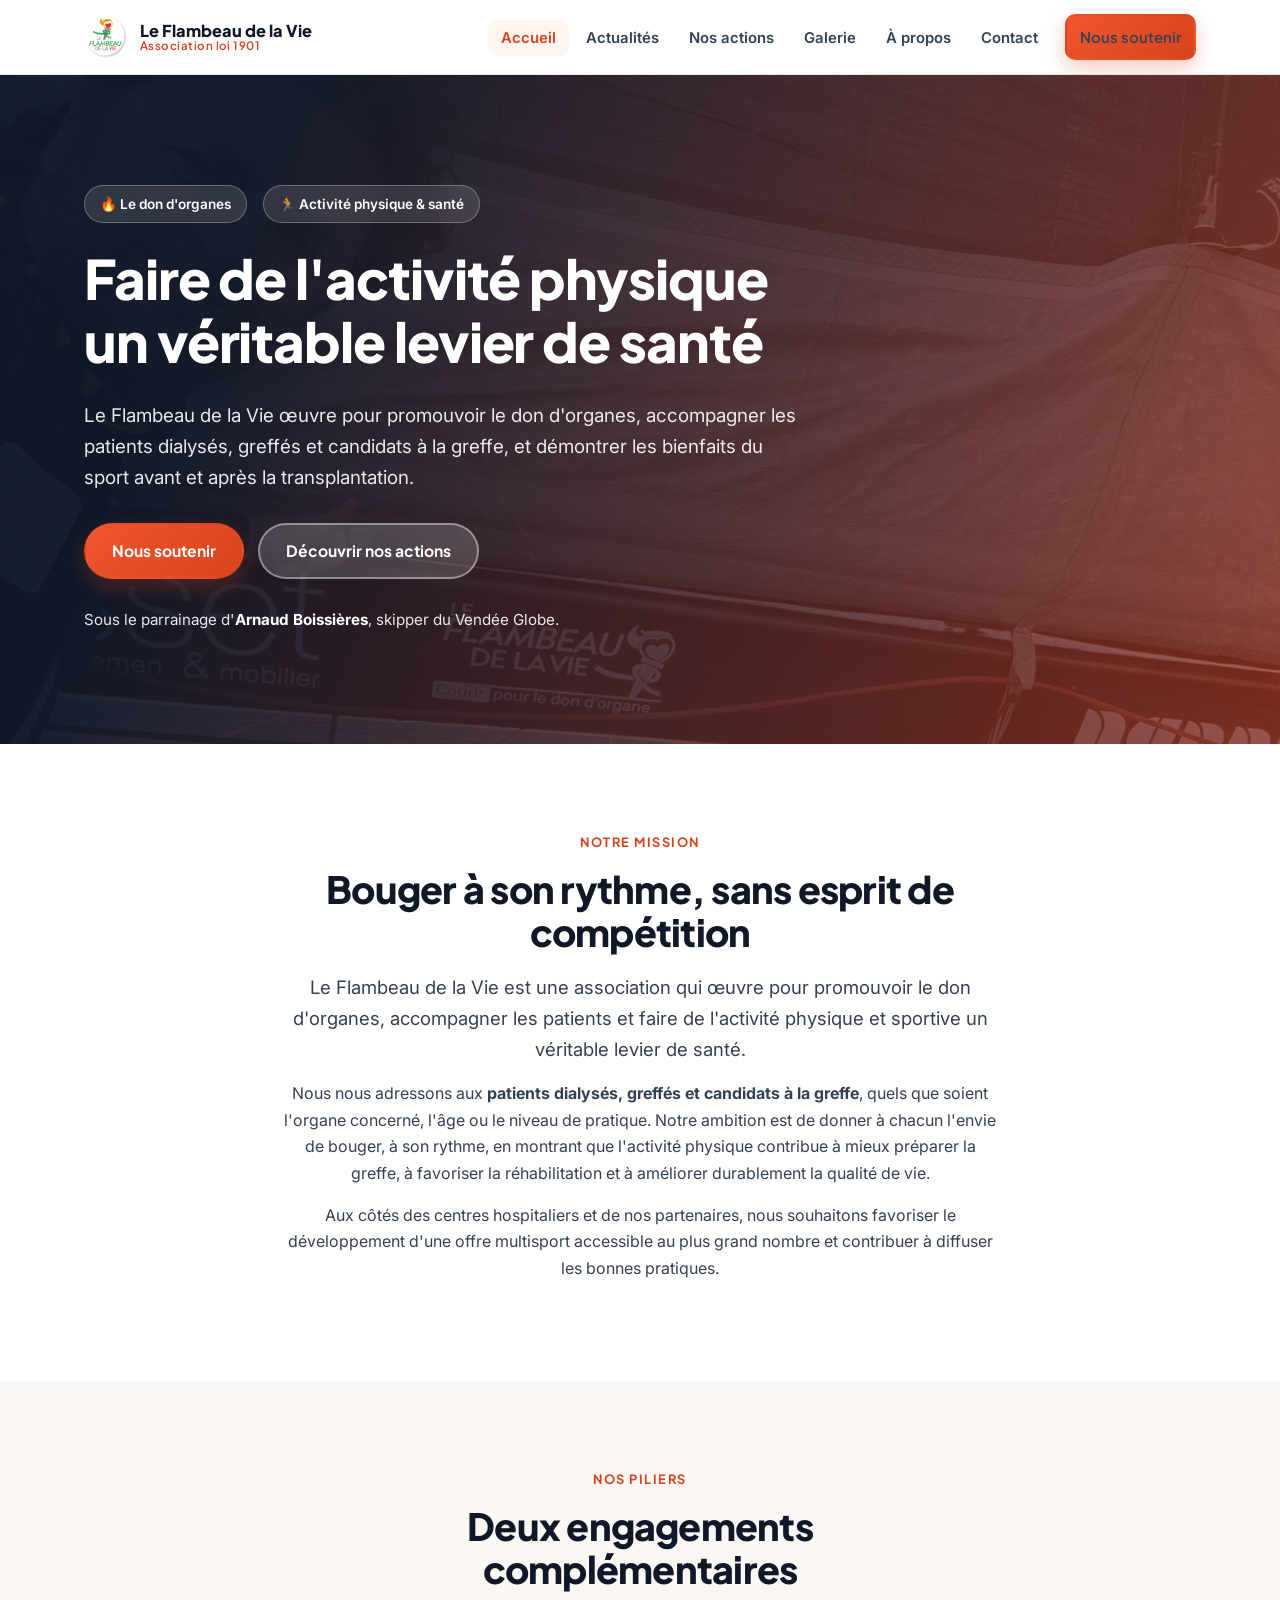
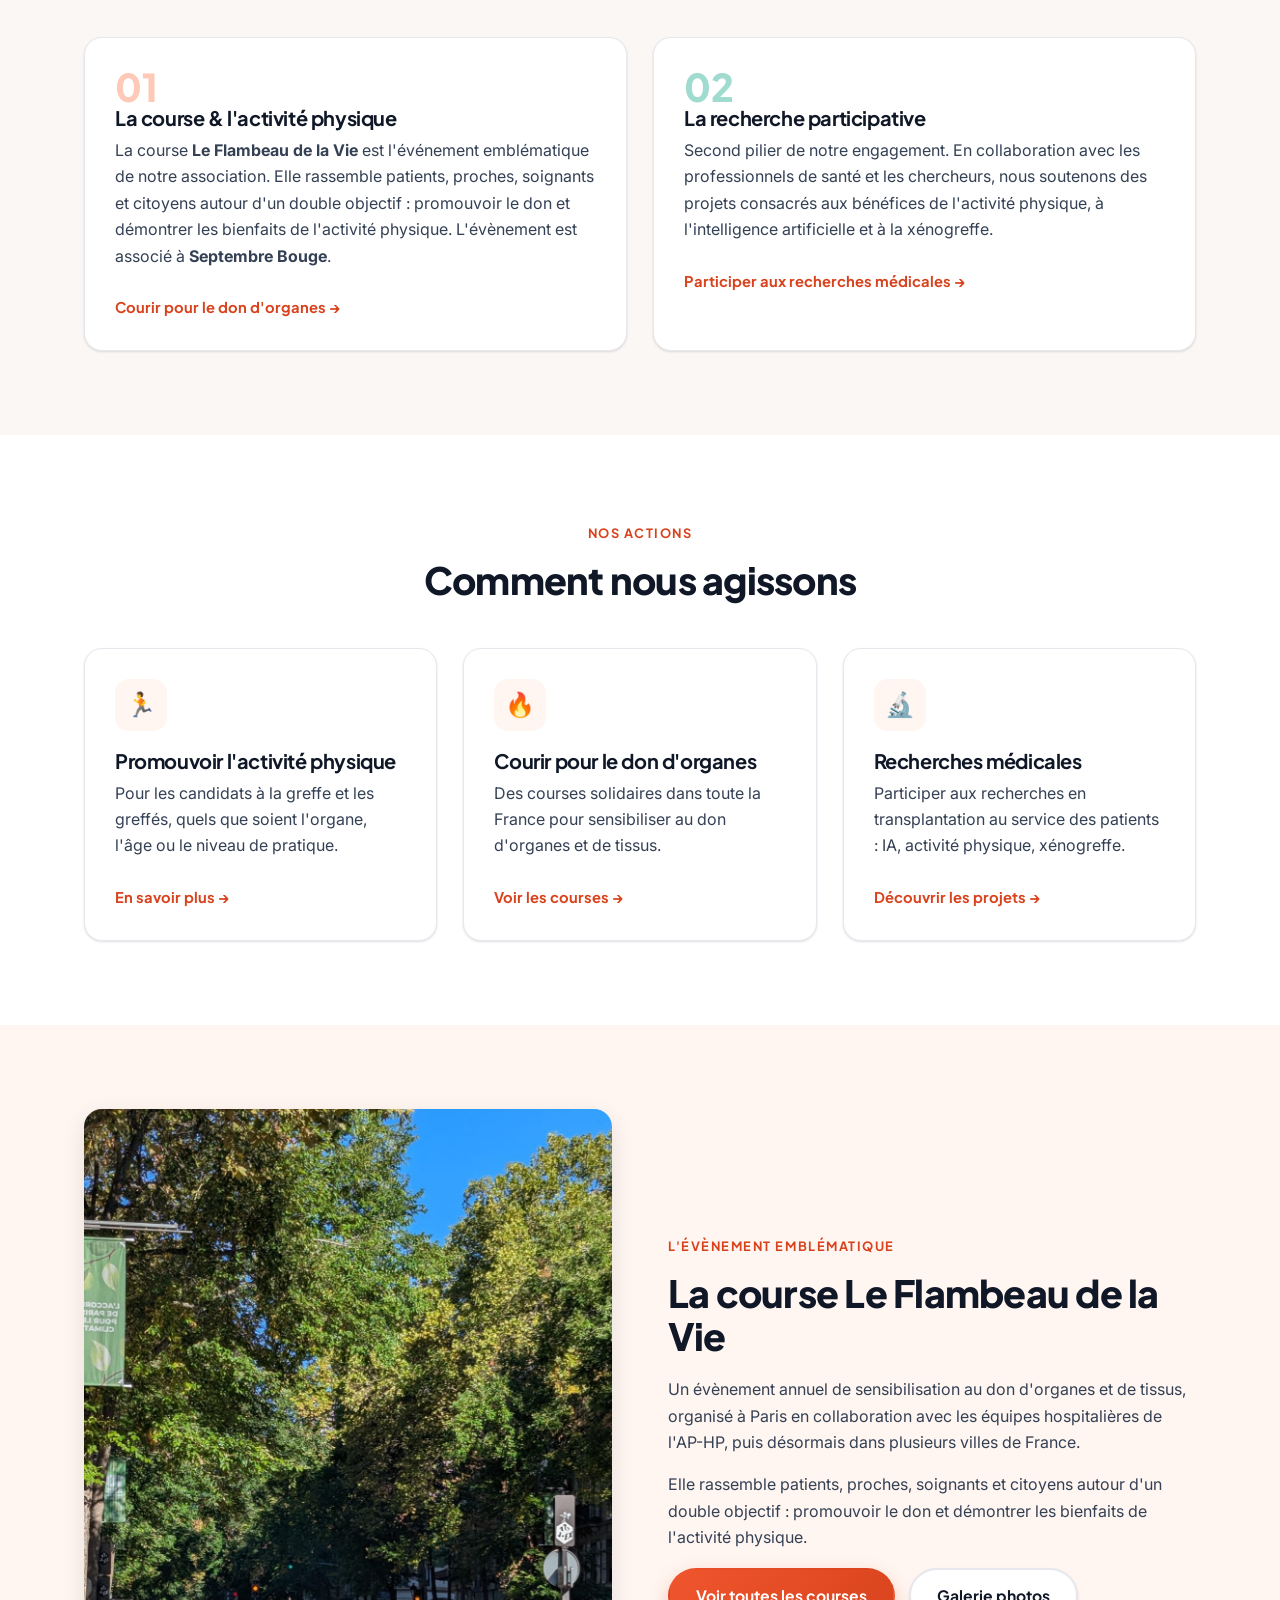
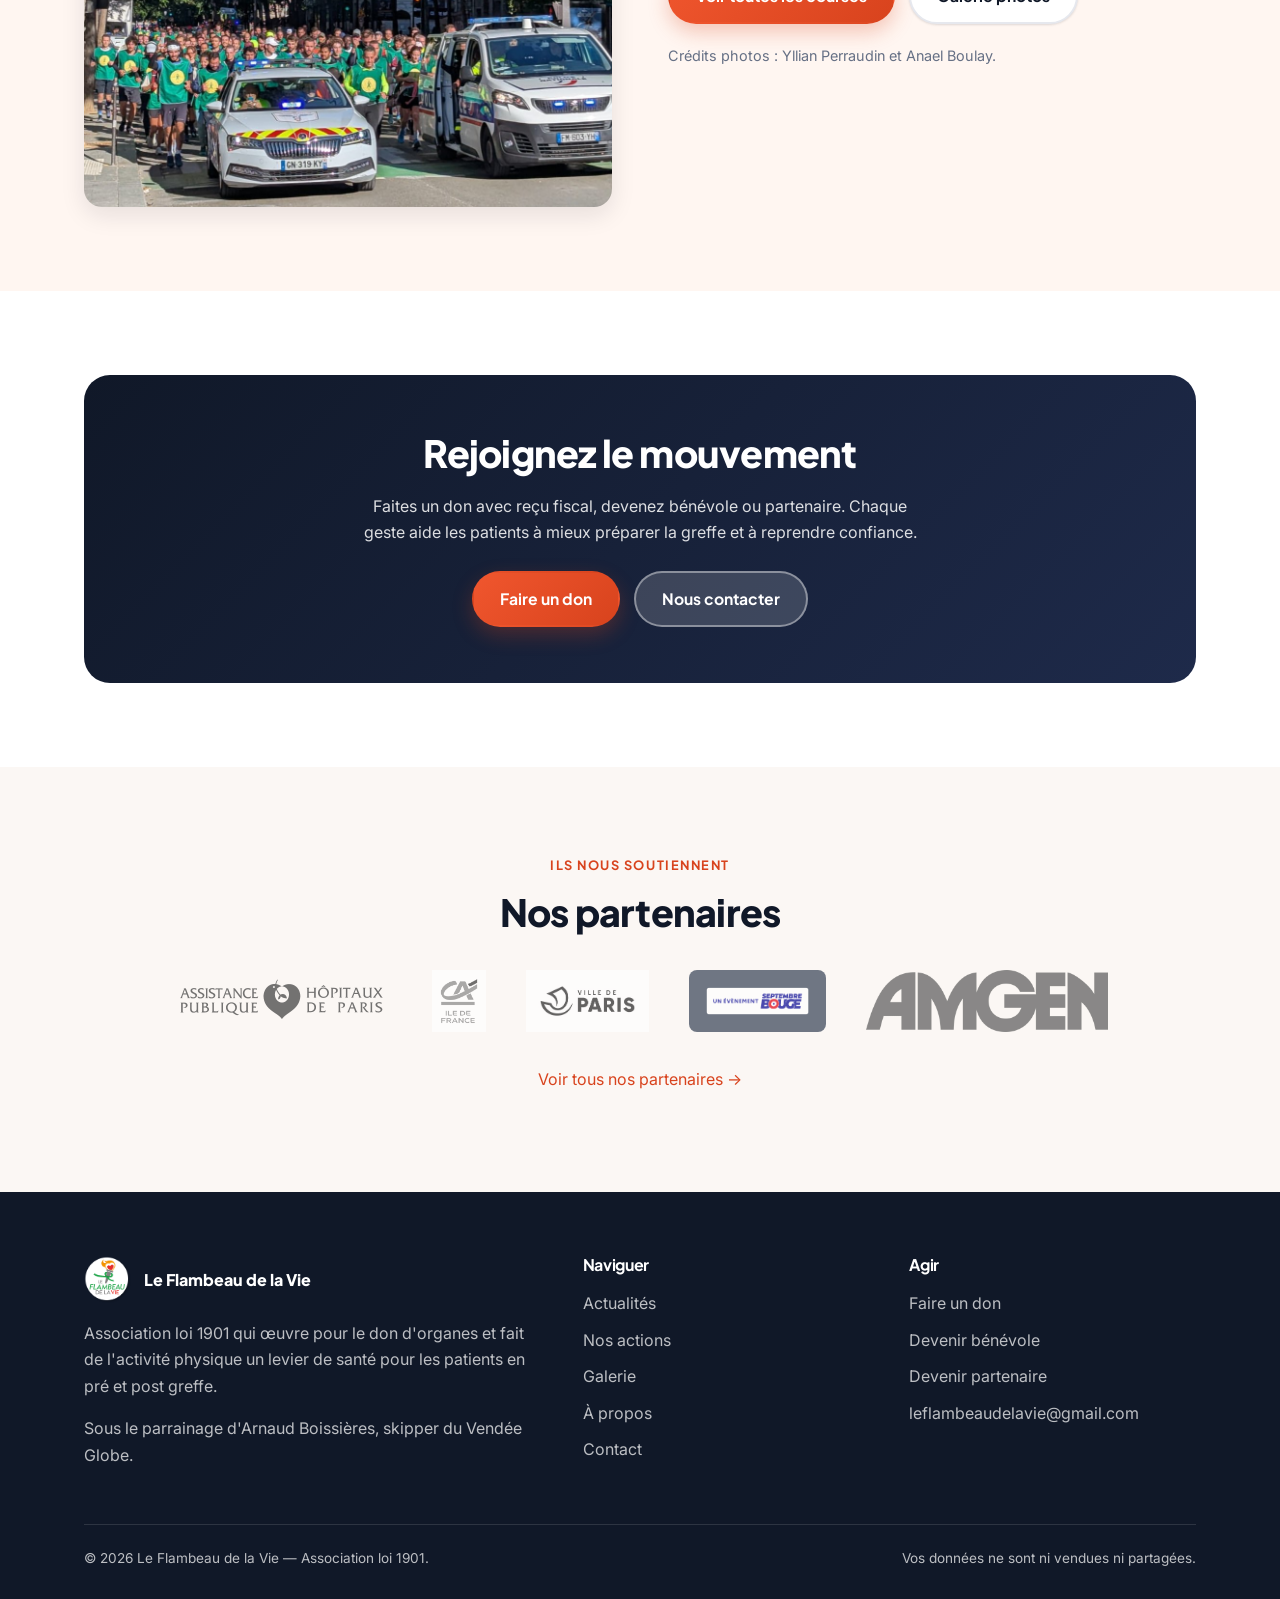
==== index.html @ 1d59822c "Build modern static site for Le Flambeau de la Vie Rebuild leflambeaudelavie.fr as a responsive mult" ====
<!DOCTYPE html>
<html lang="fr">
<head>
<meta charset="UTF-8">
<meta name="viewport" content="width=device-width, initial-scale=1.0">
<title>Le Flambeau de la Vie — Le don d'organes et l'activité physique comme levier de santé</title>
<meta name="description" content="Association loi 1901 qui œuvre pour promouvoir le don d'organes, accompagner les patients dialysés, greffés et candidats à la greffe, et faire de l'activité physique un véritable levier de santé.">
<link rel="preconnect" href="https://fonts.googleapis.com">
<link rel="preconnect" href="https://fonts.gstatic.com" crossorigin>
<link href="https://fonts.googleapis.com/css2?family=Inter:wght@400;500;600;700&family=Plus+Jakarta+Sans:wght@600;700;800&display=swap" rel="stylesheet">
<link rel="stylesheet" href="assets/css/style.css">
<link rel="icon" href="assets/images/logo_Le_flambeau_de_la_vie_cercle.png">
</head>
<body>

<header class="site-header">
  <nav class="nav container">
    <a class="brand" href="index.html">
      <img src="assets/images/logo_Le_flambeau_de_la_vie_cercle.png" alt="Logo Le Flambeau de la Vie">
      <span>Le Flambeau de la Vie<small>Association loi 1901</small></span>
    </a>
    <button class="nav-toggle" aria-label="Menu"><span></span><span></span><span></span></button>
    <ul class="nav-links">
      <li><a href="index.html" class="active">Accueil</a></li>
      <li><a href="actualites.html">Actualités</a></li>
      <li><a href="actions.html">Nos actions</a></li>
      <li><a href="galerie.html">Galerie</a></li>
      <li><a href="a-propos.html">À propos</a></li>
      <li><a href="contact.html">Contact</a></li>
      <li class="nav-cta"><a class="btn btn--primary" href="nous-soutenir.html">Nous soutenir</a></li>
    </ul>
  </nav>
</header>

<!-- HERO -->
<section class="hero">
  <div class="hero__bg"><img src="assets/images/En_mer_Vende_Arctique_avec_logo.jpg" alt="En mer, Vendée Arctique"></div>
  <div class="hero__overlay"></div>
  <div class="container">
    <div class="hero__inner">
      <div class="badge-row">
        <span class="pill">🔥 Le don d'organes</span>
        <span class="pill">🏃 Activité physique &amp; santé</span>
      </div>
      <h1>Faire de l'activité physique un véritable levier de santé</h1>
      <p>Le Flambeau de la Vie œuvre pour promouvoir le don d'organes, accompagner les patients dialysés, greffés et candidats à la greffe, et démontrer les bienfaits du sport avant et après la transplantation.</p>
      <div class="hero__actions">
        <a class="btn btn--primary" href="nous-soutenir.html">Nous soutenir</a>
        <a class="btn btn--light" href="actions.html">Découvrir nos actions</a>
      </div>
      <p style="margin-top:28px;font-size:.95rem;">Sous le parrainage d'<strong style="color:#fff;">Arnaud Boissières</strong>, skipper du Vendée Globe.</p>
    </div>
  </div>
</section>

<!-- MISSION -->
<section class="section">
  <div class="container narrow center reveal">
    <span class="eyebrow">Notre mission</span>
    <h2>Bouger à son rythme, sans esprit de compétition</h2>
    <p class="lead">Le Flambeau de la Vie est une association qui œuvre pour promouvoir le don d'organes, accompagner les patients et faire de l'activité physique et sportive un véritable levier de santé.</p>
    <p>Nous nous adressons aux <strong>patients dialysés, greffés et candidats à la greffe</strong>, quels que soient l'organe concerné, l'âge ou le niveau de pratique. Notre ambition est de donner à chacun l'envie de bouger, à son rythme, en montrant que l'activité physique contribue à mieux préparer la greffe, à favoriser la réhabilitation et à améliorer durablement la qualité de vie.</p>
    <p>Aux côtés des centres hospitaliers et de nos partenaires, nous souhaitons favoriser le développement d'une offre multisport accessible au plus grand nombre et contribuer à diffuser les bonnes pratiques.</p>
  </div>
</section>

<!-- PILLARS -->
<section class="section section--soft">
  <div class="container">
    <div class="center reveal" style="max-width:640px;margin:0 auto 46px;">
      <span class="eyebrow">Nos piliers</span>
      <h2>Deux engagements complémentaires</h2>
    </div>
    <div class="grid grid-2 reveal">
      <article class="card">
        <div class="num" style="font-family:var(--display);font-weight:800;font-size:2.4rem;color:var(--flame-400);opacity:.4;line-height:1;">01</div>
        <h3>La course &amp; l'activité physique</h3>
        <p>La course <strong>Le Flambeau de la Vie</strong> est l'événement emblématique de notre association. Elle rassemble patients, proches, soignants et citoyens autour d'un double objectif : promouvoir le don et démontrer les bienfaits de l'activité physique. L'évènement est associé à <strong>Septembre Bouge</strong>.</p>
        <a class="more" href="courir.html">Courir pour le don d'organes →</a>
      </article>
      <article class="card card--teal">
        <div class="num" style="font-family:var(--display);font-weight:800;font-size:2.4rem;color:var(--teal-500);opacity:.4;line-height:1;">02</div>
        <h3>La recherche participative</h3>
        <p>Second pilier de notre engagement. En collaboration avec les professionnels de santé et les chercheurs, nous soutenons des projets consacrés aux bénéfices de l'activité physique, à l'intelligence artificielle et à la xénogreffe.</p>
        <a class="more" href="recherche.html">Participer aux recherches médicales →</a>
      </article>
    </div>
  </div>
</section>

<!-- ACTIONS -->
<section class="section">
  <div class="container">
    <div class="center reveal" style="max-width:640px;margin:0 auto 46px;">
      <span class="eyebrow">Nos actions</span>
      <h2>Comment nous agissons</h2>
    </div>
    <div class="grid grid-3 reveal">
      <article class="card">
        <div class="icon">🏃</div>
        <h3>Promouvoir l'activité physique</h3>
        <p>Pour les candidats à la greffe et les greffés, quels que soient l'organe, l'âge ou le niveau de pratique.</p>
        <a class="more" href="activite-physique.html">En savoir plus →</a>
      </article>
      <article class="card">
        <div class="icon">🔥</div>
        <h3>Courir pour le don d'organes</h3>
        <p>Des courses solidaires dans toute la France pour sensibiliser au don d'organes et de tissus.</p>
        <a class="more" href="courir.html">Voir les courses →</a>
      </article>
      <article class="card">
        <div class="icon">🔬</div>
        <h3>Recherches médicales</h3>
        <p>Participer aux recherches en transplantation au service des patients : IA, activité physique, xénogreffe.</p>
        <a class="more" href="recherche.html">Découvrir les projets →</a>
      </article>
    </div>
  </div>
</section>

<!-- EVENT HIGHLIGHT -->
<section class="section section--warm">
  <div class="container split reveal">
    <div class="split__media"><img src="assets/images/Dans_la_rue.jpg" alt="La course Le Flambeau de la Vie dans la rue"></div>
    <div>
      <span class="eyebrow">L'évènement emblématique</span>
      <h2>La course Le Flambeau de la Vie</h2>
      <p>Un évènement annuel de sensibilisation au don d'organes et de tissus, organisé à Paris en collaboration avec les équipes hospitalières de l'AP-HP, puis désormais dans plusieurs villes de France.</p>
      <p>Elle rassemble patients, proches, soignants et citoyens autour d'un double objectif : promouvoir le don et démontrer les bienfaits de l'activité physique.</p>
      <div class="hero__actions" style="margin-top:18px;">
        <a class="btn btn--primary" href="courir.html">Voir toutes les courses</a>
        <a class="btn btn--ghost" href="galerie.html">Galerie photos</a>
      </div>
      <p style="margin-top:20px;font-size:.9rem;color:var(--ink-500);">Crédits photos : Yllian Perraudin et Anael Boulay.</p>
    </div>
  </div>
</section>

<!-- CTA -->
<section class="section">
  <div class="container">
    <div class="cta-band reveal">
      <h2>Rejoignez le mouvement</h2>
      <p>Faites un don avec reçu fiscal, devenez bénévole ou partenaire. Chaque geste aide les patients à mieux préparer la greffe et à reprendre confiance.</p>
      <div class="hero__actions">
        <a class="btn btn--primary" href="nous-soutenir.html">Faire un don</a>
        <a class="btn btn--light" href="contact.html">Nous contacter</a>
      </div>
    </div>
  </div>
</section>

<!-- PARTNERS -->
<section class="section section--soft">
  <div class="container center reveal">
    <span class="eyebrow">Ils nous soutiennent</span>
    <h2 style="margin-bottom:36px;">Nos partenaires</h2>
    <div class="logos">
      <img src="assets/images/Logo_APHP.png" alt="AP-HP">
      <img src="assets/images/CA_IDF-VERTICAL-RVB_1.jpg" alt="Crédit Agricole Île-de-France">
      <img src="assets/images/logo-vectoriel-ville-de-paris-horizontale.jpg" alt="Ville de Paris">
      <img src="assets/images/SIG_SEPTEMBRE_BOUGE_ENDOSSEMENT_BLANC_RVB.png" alt="Septembre Bouge" style="filter:none;background:var(--ink-700);padding:8px;border-radius:8px;">
      <img src="assets/images/Amgen.svg.png" alt="Amgen">
    </div>
    <p style="margin-top:34px;"><a class="more" href="nous-soutenir.html">Voir tous nos partenaires →</a></p>
  </div>
</section>

<!-- FOOTER -->
<footer class="site-footer">
  <div class="container">
    <div class="footer-grid">
      <div>
        <div class="footer-brand">
          <img src="assets/images/logo_Le_flambeau_de_la_vie_cercle.png" alt="Logo">
          <span>Le Flambeau de la Vie</span>
        </div>
        <p>Association loi 1901 qui œuvre pour le don d'organes et fait de l'activité physique un levier de santé pour les patients en pré et post greffe.</p>
        <p>Sous le parrainage d'Arnaud Boissières, skipper du Vendée Globe.</p>
      </div>
      <div>
        <h4>Naviguer</h4>
        <ul class="footer-links">
          <li><a href="actualites.html">Actualités</a></li>
          <li><a href="actions.html">Nos actions</a></li>
          <li><a href="galerie.html">Galerie</a></li>
          <li><a href="a-propos.html">À propos</a></li>
          <li><a href="contact.html">Contact</a></li>
        </ul>
      </div>
      <div>
        <h4>Agir</h4>
        <ul class="footer-links">
          <li><a href="nous-soutenir.html">Faire un don</a></li>
          <li><a href="nous-soutenir.html">Devenir bénévole</a></li>
          <li><a href="nous-soutenir.html">Devenir partenaire</a></li>
          <li><a href="mailto:leflambeaudelavie@gmail.com">leflambeaudelavie@gmail.com</a></li>
        </ul>
      </div>
    </div>
    <div class="footer-bottom">
      <span>© 2026 Le Flambeau de la Vie — Association loi 1901.</span>
      <span>Vos données ne sont ni vendues ni partagées.</span>
    </div>
  </div>
</footer>

<script src="assets/js/main.js"></script>
</body>
</html>
---- assets/css/style.css ----
/* ============================================================
   Le Flambeau de la Vie — Design System
   ============================================================ */
:root {
  /* Brand palette: torch warmth + health/vitality */
  --flame-500: #f0562e;
  --flame-600: #d8431d;
  --flame-400: #ff7a4d;
  --amber-400: #f9a825;
  --teal-600: #0e8f74;
  --teal-500: #14a889;
  --teal-50: #e6f6f1;

  --ink-900: #101828;
  --ink-700: #344054;
  --ink-500: #667085;
  --ink-300: #98a2b3;
  --line: #e6e8ee;

  --bg: #ffffff;
  --bg-soft: #fbf7f4;
  --bg-warm: #fff6f1;

  --radius: 18px;
  --radius-sm: 12px;
  --shadow-sm: 0 1px 2px rgba(16,24,40,.06), 0 1px 3px rgba(16,24,40,.08);
  --shadow-md: 0 8px 24px rgba(16,24,40,.10);
  --shadow-lg: 0 24px 60px rgba(16,24,40,.16);

  --maxw: 1160px;
  --font: "Inter", -apple-system, BlinkMacSystemFont, "Segoe UI", Roboto, Helvetica, Arial, sans-serif;
  --display: "Plus Jakarta Sans", var(--font);
}

* { box-sizing: border-box; }
html { scroll-behavior: smooth; }
body {
  margin: 0;
  font-family: var(--font);
  color: var(--ink-700);
  background: var(--bg);
  line-height: 1.65;
  -webkit-font-smoothing: antialiased;
}
img { max-width: 100%; display: block; }
a { color: var(--flame-600); text-decoration: none; }
a:hover { text-decoration: underline; }

h1, h2, h3, h4 { font-family: var(--display); color: var(--ink-900); line-height: 1.15; margin: 0 0 .5em; letter-spacing: -.02em; }
h1 { font-size: clamp(2.1rem, 5vw, 3.4rem); font-weight: 800; }
h2 { font-size: clamp(1.6rem, 3.4vw, 2.35rem); font-weight: 800; }
h3 { font-size: 1.25rem; font-weight: 700; }
p { margin: 0 0 1rem; }

.container { max-width: var(--maxw); margin: 0 auto; padding: 0 24px; }
.section { padding: 84px 0; }
.section--soft { background: var(--bg-soft); }
.section--warm { background: var(--bg-warm); }
.narrow { max-width: 760px; }
.center { text-align: center; }
.eyebrow {
  display: inline-block; font-family: var(--display); font-weight: 700;
  font-size: .8rem; letter-spacing: .12em; text-transform: uppercase;
  color: var(--flame-600); margin-bottom: 14px;
}
.lead { font-size: 1.16rem; color: var(--ink-700); }

/* ---------- Buttons ---------- */
.btn {
  display: inline-flex; align-items: center; gap: 8px;
  font-family: var(--display); font-weight: 700; font-size: .98rem;
  padding: 13px 26px; border-radius: 999px; border: 2px solid transparent;
  cursor: pointer; transition: transform .15s ease, box-shadow .2s ease, background .2s ease;
  text-decoration: none;
}
.btn:hover { text-decoration: none; transform: translateY(-2px); }
.btn--primary { background: linear-gradient(135deg, var(--flame-500), var(--flame-600)); color: #fff; box-shadow: 0 8px 20px rgba(216,67,29,.28); }
.btn--ghost { background: #fff; color: var(--ink-900); border-color: var(--line); box-shadow: var(--shadow-sm); }
.btn--teal { background: linear-gradient(135deg, var(--teal-500), var(--teal-600)); color: #fff; box-shadow: 0 8px 20px rgba(14,143,116,.25); }
.btn--light { background: rgba(255,255,255,.16); color: #fff; border-color: rgba(255,255,255,.4); }
.btn--light:hover { background: rgba(255,255,255,.28); }

/* ---------- Header / Nav ---------- */
.site-header {
  position: sticky; top: 0; z-index: 50;
  background: rgba(255,255,255,.86); backdrop-filter: saturate(180%) blur(12px);
  border-bottom: 1px solid var(--line);
}
.nav { display: flex; align-items: center; justify-content: space-between; height: 74px; }
.brand { display: flex; align-items: center; gap: 12px; font-family: var(--display); font-weight: 800; color: var(--ink-900); }
.brand img { width: 44px; height: 44px; border-radius: 50%; }
.brand span { font-size: 1.02rem; line-height: 1.1; }
.brand small { display: block; font-weight: 600; font-size: .72rem; color: var(--flame-600); letter-spacing: .04em; }
.nav-links { display: flex; align-items: center; gap: 4px; list-style: none; margin: 0; padding: 0; }
.nav-links a {
  color: var(--ink-700); font-weight: 600; font-size: .93rem;
  padding: 9px 13px; border-radius: 10px; transition: background .15s, color .15s;
}
.nav-links a:hover, .nav-links a.active { background: var(--bg-warm); color: var(--flame-600); text-decoration: none; }
.nav-cta { margin-left: 10px; }
.nav-toggle { display: none; background: none; border: 0; cursor: pointer; padding: 8px; }
.nav-toggle span { display: block; width: 24px; height: 2px; background: var(--ink-900); margin: 5px 0; border-radius: 2px; transition: .3s; }

@media (max-width: 940px) {
  .nav-toggle { display: block; }
  .nav-links {
    position: absolute; top: 74px; left: 0; right: 0;
    flex-direction: column; align-items: stretch; gap: 0;
    background: #fff; border-bottom: 1px solid var(--line);
    padding: 12px 24px 24px; box-shadow: var(--shadow-md);
    transform: translateY(-12px); opacity: 0; pointer-events: none; transition: .25s;
  }
  .nav-links.open { transform: translateY(0); opacity: 1; pointer-events: auto; }
  .nav-links a { padding: 13px 12px; border-radius: 10px; }
  .nav-cta { margin: 10px 0 0; }
  .nav-cta .btn { width: 100%; justify-content: center; }
}

/* ---------- Hero ---------- */
.hero { position: relative; overflow: hidden; background: var(--ink-900); color: #fff; }
.hero__bg { position: absolute; inset: 0; }
.hero__bg img { width: 100%; height: 100%; object-fit: cover; opacity: .5; }
.hero__overlay { position: absolute; inset: 0; background: linear-gradient(115deg, rgba(16,24,40,.92) 20%, rgba(216,67,29,.55) 100%); }
.hero__inner { position: relative; padding: 110px 0 96px; max-width: 720px; }
.hero h1 { color: #fff; }
.hero p { color: rgba(255,255,255,.9); font-size: 1.18rem; }
.hero .badge-row { display: flex; align-items: center; gap: 16px; margin-bottom: 24px; flex-wrap: wrap; }
.pill {
  display: inline-flex; align-items: center; gap: 8px; background: rgba(255,255,255,.12);
  border: 1px solid rgba(255,255,255,.28); color: #fff; padding: 7px 15px; border-radius: 999px;
  font-size: .85rem; font-weight: 600; backdrop-filter: blur(4px);
}
.hero__actions { display: flex; gap: 14px; flex-wrap: wrap; margin-top: 30px; }

/* ---------- Page banner (interior pages) ---------- */
.banner { background: linear-gradient(135deg, var(--flame-600), var(--flame-400)); color: #fff; padding: 68px 0 60px; }
.banner .eyebrow { color: rgba(255,255,255,.85); }
.banner h1 { color: #fff; margin-bottom: 10px; }
.banner p { color: rgba(255,255,255,.92); max-width: 640px; font-size: 1.1rem; margin: 0; }

/* ---------- Grid / Cards ---------- */
.grid { display: grid; gap: 26px; }
.grid-2 { grid-template-columns: repeat(2, 1fr); }
.grid-3 { grid-template-columns: repeat(3, 1fr); }
.grid-4 { grid-template-columns: repeat(4, 1fr); }
@media (max-width: 900px) { .grid-3, .grid-4 { grid-template-columns: repeat(2,1fr); } }
@media (max-width: 620px) { .grid-2, .grid-3, .grid-4 { grid-template-columns: 1fr; } }

.card {
  background: #fff; border: 1px solid var(--line); border-radius: var(--radius);
  padding: 30px; box-shadow: var(--shadow-sm); transition: transform .2s ease, box-shadow .2s ease;
  height: 100%;
}
.card:hover { transform: translateY(-4px); box-shadow: var(--shadow-md); }
.card .icon {
  width: 52px; height: 52px; border-radius: 14px; display: grid; place-items: center;
  font-size: 1.5rem; margin-bottom: 18px; background: var(--bg-warm); color: var(--flame-600);
}
.card--teal .icon { background: var(--teal-50); color: var(--teal-600); }
.card h3 { margin-bottom: 8px; }
.card p:last-child { margin-bottom: 0; }
.card a.more { font-family: var(--display); font-weight: 700; font-size: .92rem; display: inline-flex; gap: 6px; margin-top: 10px; }

/* pillar cards with number */
.pillar { position: relative; }
.pillar .num { font-family: var(--display); font-weight: 800; font-size: 2.4rem; color: var(--flame-400); opacity: .35; line-height: 1; margin-bottom: 8px; }

/* ---------- Split feature ---------- */
.split { display: grid; grid-template-columns: 1fr 1fr; gap: 56px; align-items: center; }
.split.reverse .split__media { order: 2; }
.split__media img { border-radius: var(--radius); box-shadow: var(--shadow-md); width: 100%; object-fit: cover; }
@media (max-width: 860px) { .split { grid-template-columns: 1fr; gap: 32px; } .split.reverse .split__media { order: 0; } }

/* ---------- News ---------- */
.news-card { display: flex; flex-direction: column; overflow: hidden; padding: 0; }
.news-card img { aspect-ratio: 16/10; object-fit: cover; width: 100%; }
.news-card .body { padding: 24px; display: flex; flex-direction: column; flex: 1; }
.tag { align-self: flex-start; font-family: var(--display); font-weight: 700; font-size: .72rem; text-transform: uppercase; letter-spacing: .08em; color: var(--teal-600); background: var(--teal-50); padding: 5px 11px; border-radius: 999px; margin-bottom: 12px; }
.news-card h3 { font-size: 1.12rem; }

/* ---------- Gallery ---------- */
.gallery { columns: 3; column-gap: 18px; }
.gallery img { width: 100%; border-radius: var(--radius-sm); margin-bottom: 18px; box-shadow: var(--shadow-sm); transition: transform .25s; }
.gallery img:hover { transform: scale(1.02); }
@media (max-width: 820px) { .gallery { columns: 2; } }
@media (max-width: 520px) { .gallery { columns: 1; } }

/* ---------- Chips / lists ---------- */
.chips { display: flex; flex-wrap: wrap; gap: 10px; margin: 18px 0; padding: 0; list-style: none; }
.chips li { background: #fff; border: 1px solid var(--line); border-radius: 999px; padding: 8px 16px; font-weight: 600; font-size: .9rem; color: var(--ink-700); box-shadow: var(--shadow-sm); }
.checklist { list-style: none; padding: 0; margin: 18px 0; }
.checklist li { position: relative; padding-left: 34px; margin-bottom: 14px; }
.checklist li::before { content: "✓"; position: absolute; left: 0; top: 0; width: 24px; height: 24px; background: var(--teal-50); color: var(--teal-600); border-radius: 50%; display: grid; place-items: center; font-weight: 800; font-size: .8rem; }

/* ---------- Stats ---------- */
.stats { display: grid; grid-template-columns: repeat(3,1fr); gap: 20px; }
.stat { text-align: center; }
.stat b { font-family: var(--display); font-size: 2.4rem; font-weight: 800; color: var(--flame-600); display: block; }
@media (max-width: 620px){ .stats { grid-template-columns: 1fr; } }

/* ---------- Partner logos ---------- */
.logos { display: flex; flex-wrap: wrap; align-items: center; justify-content: center; gap: 40px; }
.logos img { max-height: 62px; width: auto; filter: grayscale(1); opacity: .7; transition: .25s; }
.logos img:hover { filter: none; opacity: 1; }

/* ---------- CTA band ---------- */
.cta-band { background: linear-gradient(135deg, var(--ink-900), #1e2a4a); color: #fff; border-radius: 26px; padding: 56px; text-align: center; }
.cta-band h2 { color: #fff; }
.cta-band p { color: rgba(255,255,255,.85); max-width: 560px; margin: 0 auto 26px; }
.cta-band .hero__actions { justify-content: center; margin-top: 0; }
@media (max-width: 620px){ .cta-band { padding: 40px 24px; } }

/* ---------- Contact ---------- */
.contact-grid { display: grid; grid-template-columns: 1fr 1fr; gap: 48px; align-items: start; }
@media (max-width: 820px){ .contact-grid { grid-template-columns: 1fr; } }
.field { margin-bottom: 18px; }
.field label { display: block; font-weight: 600; font-size: .9rem; margin-bottom: 6px; color: var(--ink-900); }
.field input, .field textarea {
  width: 100%; padding: 13px 15px; border: 1px solid var(--line); border-radius: var(--radius-sm);
  font-family: var(--font); font-size: 1rem; color: var(--ink-900); background: #fff; transition: border .15s, box-shadow .15s;
}
.field input:focus, .field textarea:focus { outline: none; border-color: var(--flame-400); box-shadow: 0 0 0 3px rgba(240,86,46,.15); }
.info-item { display: flex; gap: 16px; margin-bottom: 22px; align-items: flex-start; }
.info-item .ic { flex: none; width: 46px; height: 46px; border-radius: 12px; background: var(--bg-warm); color: var(--flame-600); display: grid; place-items: center; font-size: 1.2rem; }
.info-item b { display: block; color: var(--ink-900); font-family: var(--display); }
.notice { background: var(--teal-50); border: 1px solid #c9ebe1; border-radius: var(--radius-sm); padding: 16px 18px; font-size: .92rem; color: var(--ink-700); }

/* ---------- Footer ---------- */
.site-footer { background: var(--ink-900); color: rgba(255,255,255,.72); padding: 64px 0 30px; }
.footer-grid { display: grid; grid-template-columns: 1.6fr 1fr 1fr; gap: 40px; margin-bottom: 40px; }
@media (max-width: 780px){ .footer-grid { grid-template-columns: 1fr; gap: 28px; } }
.site-footer h4 { color: #fff; font-size: 1rem; margin-bottom: 16px; }
.site-footer a { color: rgba(255,255,255,.72); }
.site-footer a:hover { color: #fff; }
.footer-links { list-style: none; padding: 0; margin: 0; }
.footer-links li { margin-bottom: 10px; }
.footer-brand { display: flex; align-items: center; gap: 12px; margin-bottom: 16px; }
.footer-brand img { width: 48px; height: 48px; border-radius: 50%; }
.footer-brand span { font-family: var(--display); font-weight: 800; color: #fff; }
.footer-bottom { border-top: 1px solid rgba(255,255,255,.12); padding-top: 22px; display: flex; justify-content: space-between; flex-wrap: wrap; gap: 12px; font-size: .85rem; }

/* reveal animation */
.reveal { opacity: 0; transform: translateY(24px); transition: opacity .6s ease, transform .6s ease; }
.reveal.in { opacity: 1; transform: none; }
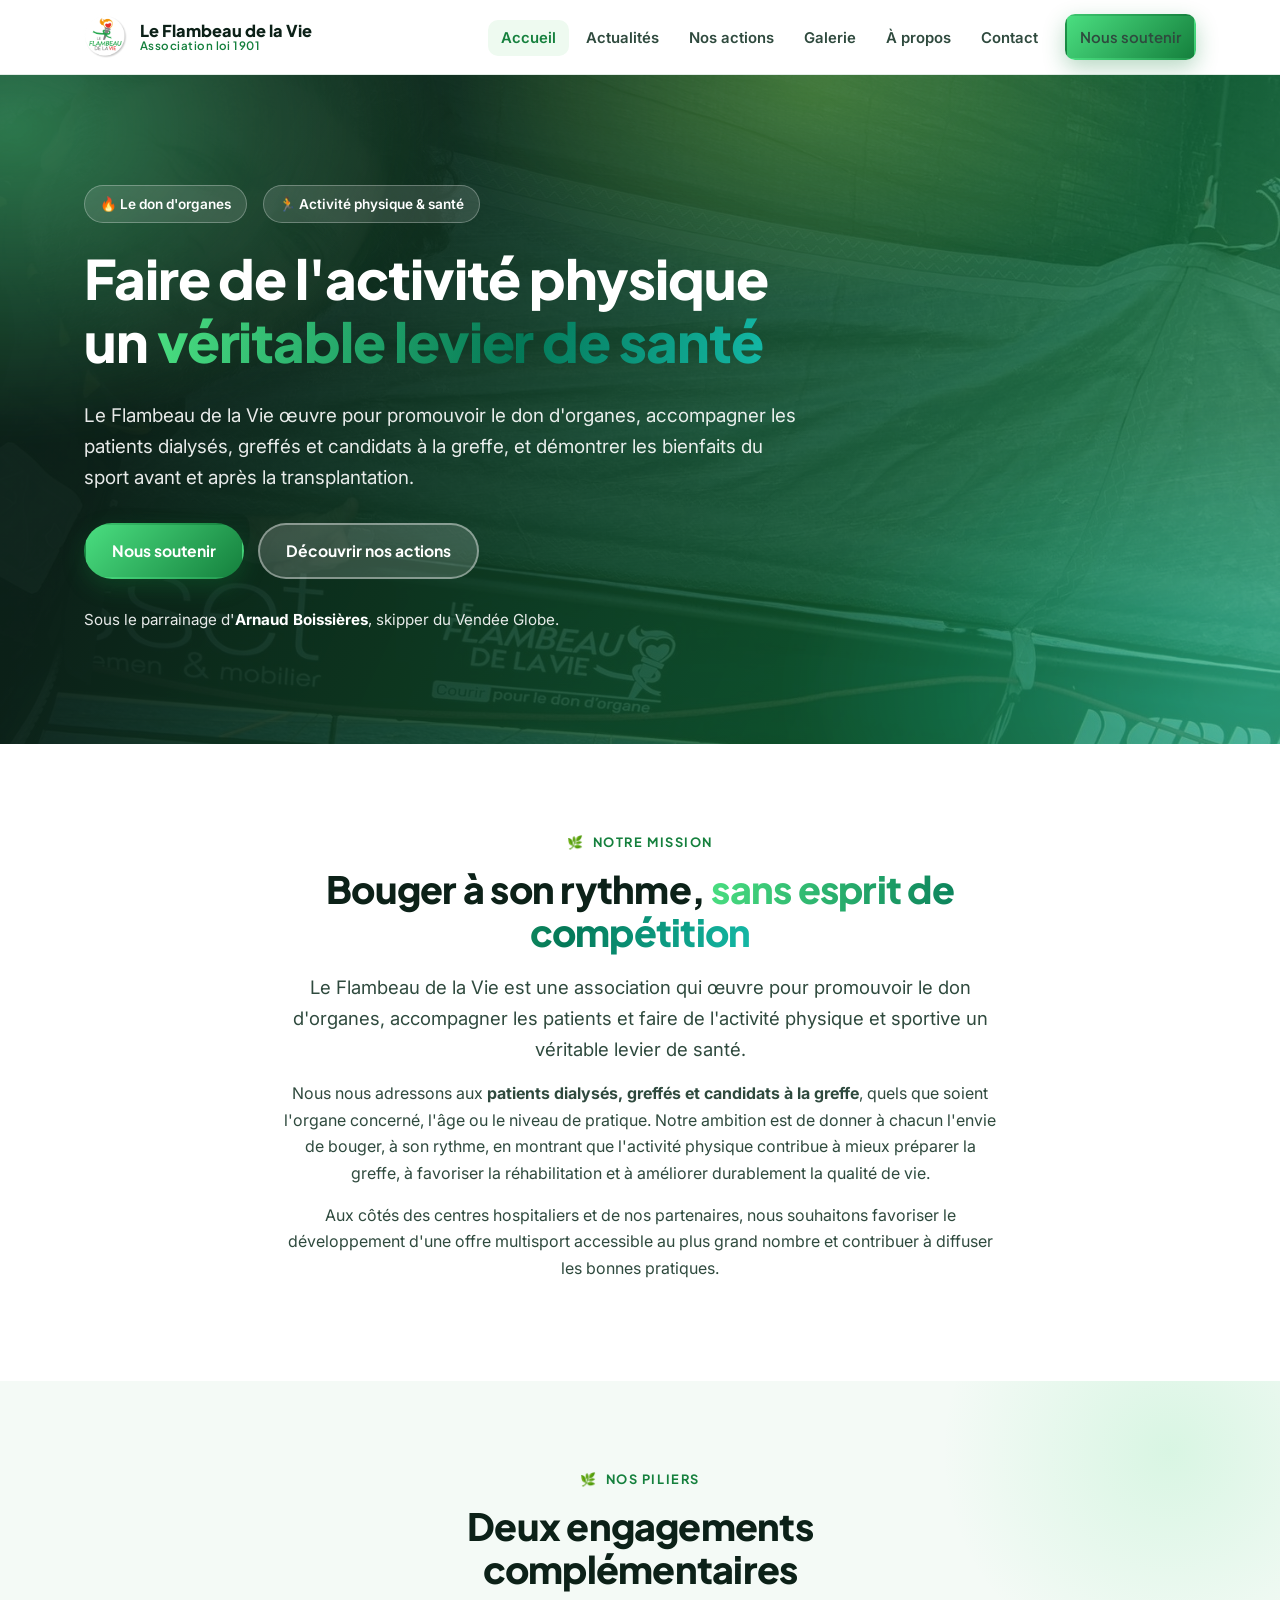
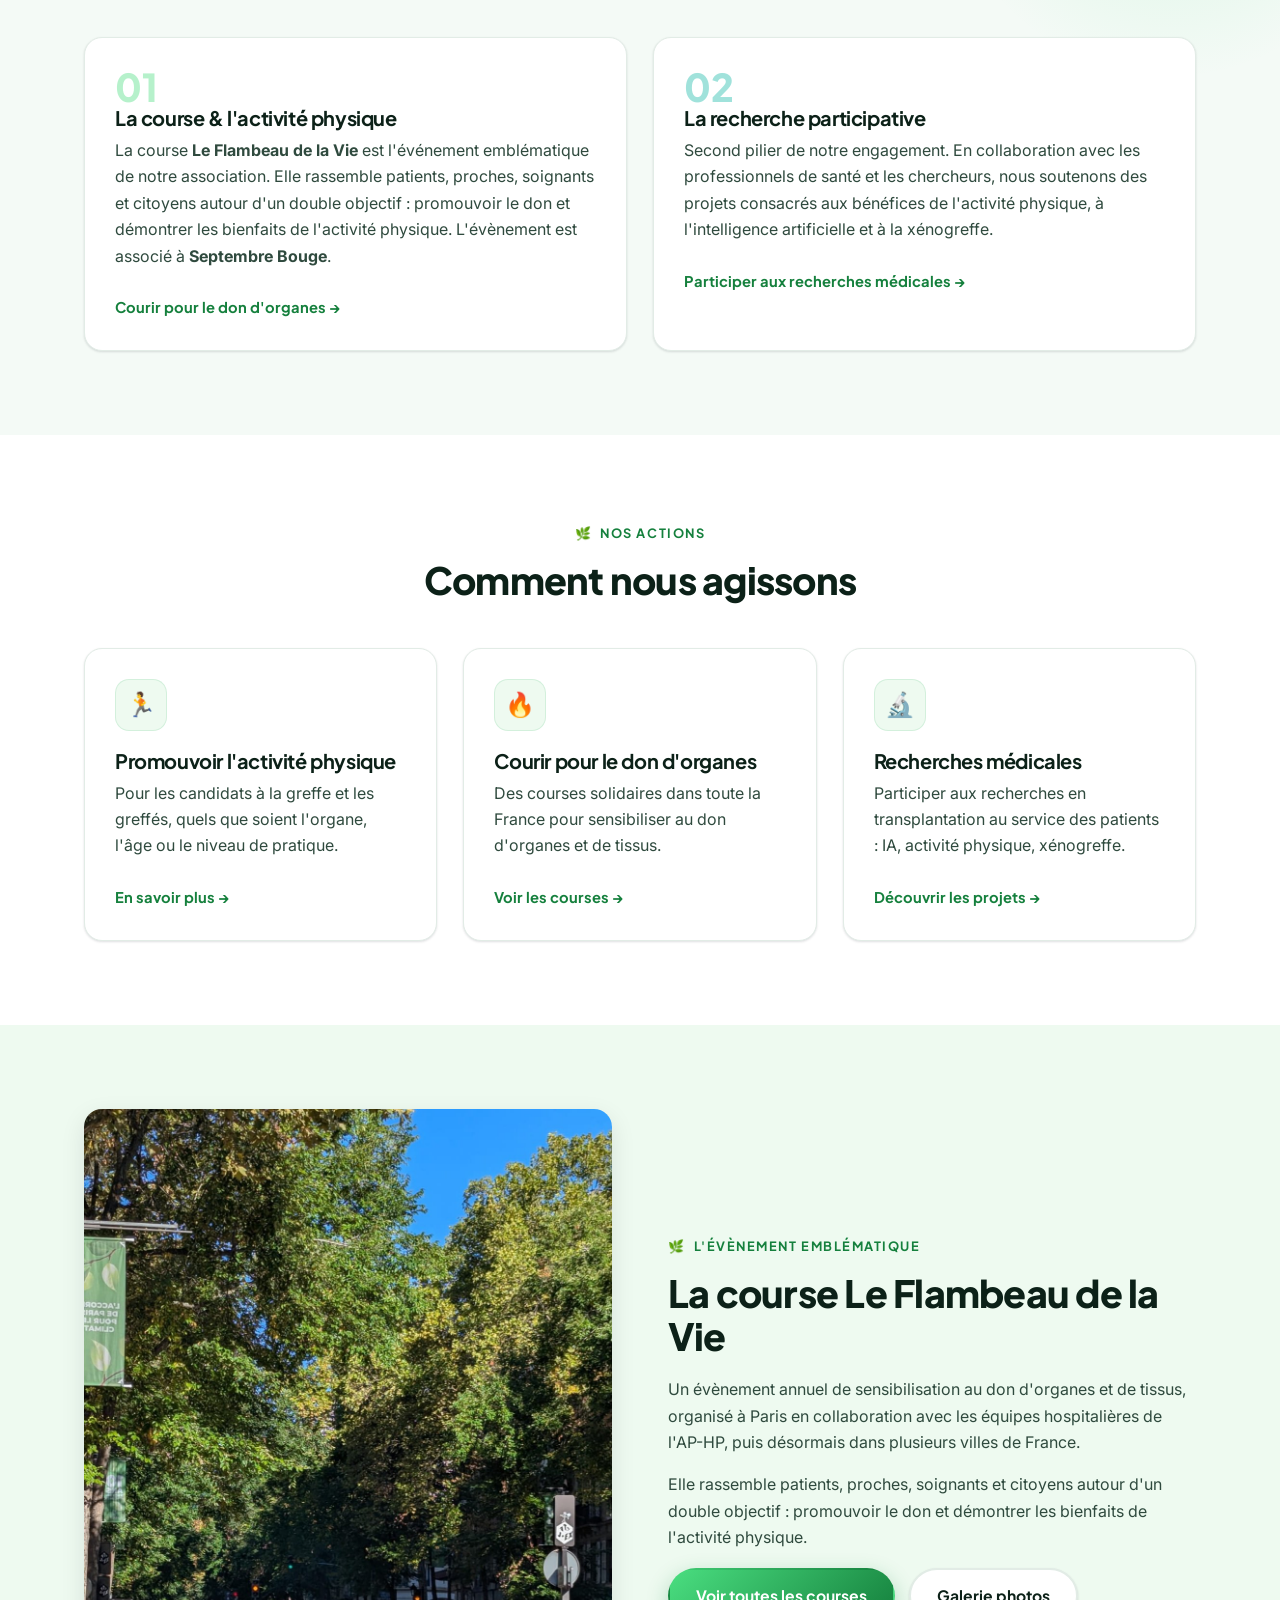
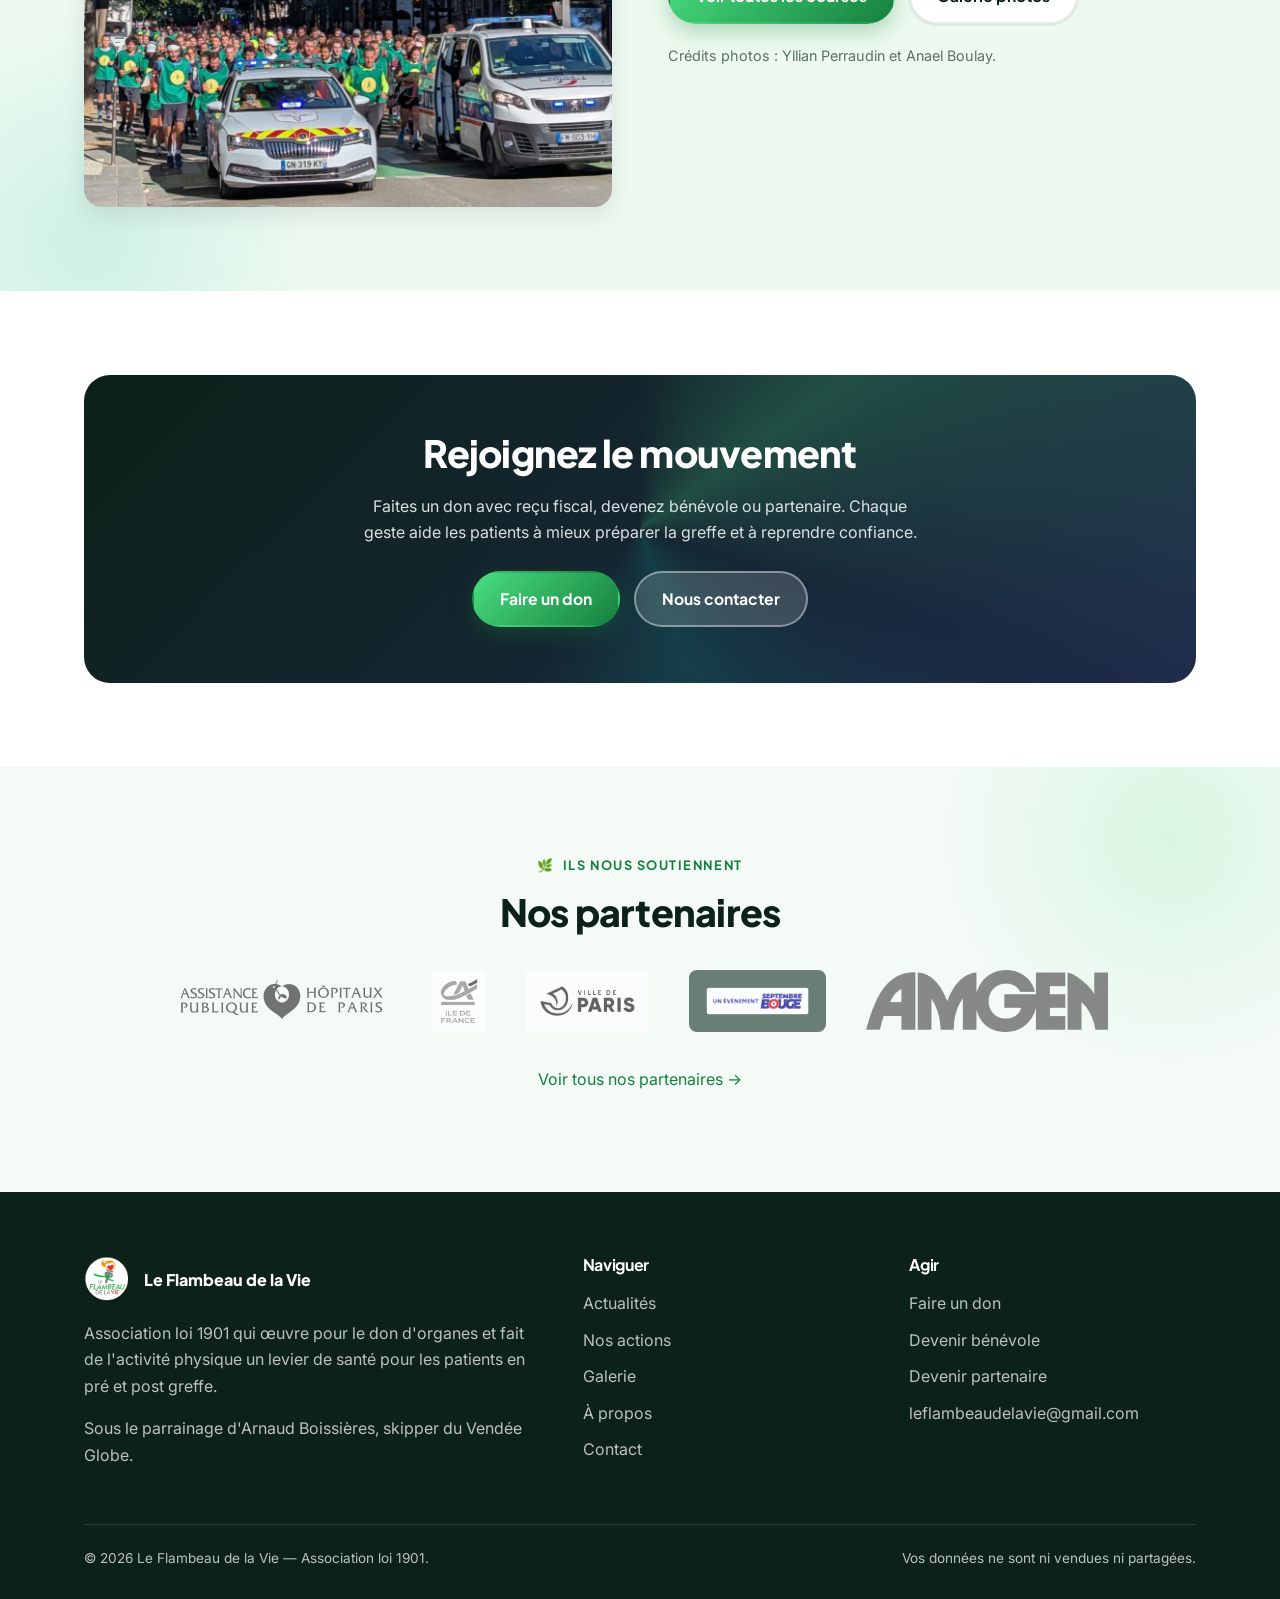
==== commit b5f4d86e: "Switch site to green theme with modern effects - Recolor design system to green/emerald/teal palette" ====
--- a/index.html
+++ b/index.html
@@ -42,7 +42,7 @@
         <span class="pill">🔥 Le don d'organes</span>
         <span class="pill">🏃 Activité physique &amp; santé</span>
       </div>
-      <h1>Faire de l'activité physique un véritable levier de santé</h1>
+      <h1>Faire de l'activité physique un <span class="grad-text">véritable levier de santé</span></h1>
       <p>Le Flambeau de la Vie œuvre pour promouvoir le don d'organes, accompagner les patients dialysés, greffés et candidats à la greffe, et démontrer les bienfaits du sport avant et après la transplantation.</p>
       <div class="hero__actions">
         <a class="btn btn--primary" href="nous-soutenir.html">Nous soutenir</a>
@@ -57,7 +57,7 @@
 <section class="section">
   <div class="container narrow center reveal">
     <span class="eyebrow">Notre mission</span>
-    <h2>Bouger à son rythme, sans esprit de compétition</h2>
+    <h2>Bouger à son rythme, <span class="grad-text">sans esprit de compétition</span></h2>
     <p class="lead">Le Flambeau de la Vie est une association qui œuvre pour promouvoir le don d'organes, accompagner les patients et faire de l'activité physique et sportive un véritable levier de santé.</p>
     <p>Nous nous adressons aux <strong>patients dialysés, greffés et candidats à la greffe</strong>, quels que soient l'organe concerné, l'âge ou le niveau de pratique. Notre ambition est de donner à chacun l'envie de bouger, à son rythme, en montrant que l'activité physique contribue à mieux préparer la greffe, à favoriser la réhabilitation et à améliorer durablement la qualité de vie.</p>
     <p>Aux côtés des centres hospitaliers et de nos partenaires, nous souhaitons favoriser le développement d'une offre multisport accessible au plus grand nombre et contribuer à diffuser les bonnes pratiques.</p>
--- a/assets/css/style.css
+++ b/assets/css/style.css
@@ -2,24 +2,25 @@
    Le Flambeau de la Vie — Design System
    ============================================================ */
 :root {
-  /* Brand palette: torch warmth + health/vitality */
-  --flame-500: #f0562e;
-  --flame-600: #d8431d;
-  --flame-400: #ff7a4d;
-  --amber-400: #f9a825;
-  --teal-600: #0e8f74;
-  --teal-500: #14a889;
-  --teal-50: #e6f6f1;
-
-  --ink-900: #101828;
-  --ink-700: #344054;
-  --ink-500: #667085;
-  --ink-300: #98a2b3;
-  --line: #e6e8ee;
+  /* Brand palette: green / vitality & nature */
+  --flame-500: #16a34a;   /* primary green */
+  --flame-600: #15803d;   /* deep green    */
+  --flame-400: #4ade80;   /* light green   */
+  --amber-400: #a3e635;   /* lime accent   */
+  --emerald-700: #047857;
+  --teal-600: #0d9488;
+  --teal-500: #14b8a6;
+  --teal-50: #ecfdf5;
+
+  --ink-900: #0c2118;     /* deep green-ink */
+  --ink-700: #2f4a3e;
+  --ink-500: #5b7267;
+  --ink-300: #9db3a8;
+  --line: #e2ece6;
 
   --bg: #ffffff;
-  --bg-soft: #fbf7f4;
-  --bg-warm: #fff6f1;
+  --bg-soft: #f4faf6;
+  --bg-warm: #eefaf0;
 
   --radius: 18px;
   --radius-sm: 12px;
@@ -74,7 +75,7 @@
   text-decoration: none;
 }
 .btn:hover { text-decoration: none; transform: translateY(-2px); }
-.btn--primary { background: linear-gradient(135deg, var(--flame-500), var(--flame-600)); color: #fff; box-shadow: 0 8px 20px rgba(216,67,29,.28); }
+.btn--primary { background: linear-gradient(135deg, var(--flame-400), var(--flame-600)); color: #fff; box-shadow: 0 8px 22px rgba(21,128,61,.30); }
 .btn--ghost { background: #fff; color: var(--ink-900); border-color: var(--line); box-shadow: var(--shadow-sm); }
 .btn--teal { background: linear-gradient(135deg, var(--teal-500), var(--teal-600)); color: #fff; box-shadow: 0 8px 20px rgba(14,143,116,.25); }
 .btn--light { background: rgba(255,255,255,.16); color: #fff; border-color: rgba(255,255,255,.4); }
@@ -120,7 +121,7 @@
 .hero { position: relative; overflow: hidden; background: var(--ink-900); color: #fff; }
 .hero__bg { position: absolute; inset: 0; }
 .hero__bg img { width: 100%; height: 100%; object-fit: cover; opacity: .5; }
-.hero__overlay { position: absolute; inset: 0; background: linear-gradient(115deg, rgba(16,24,40,.92) 20%, rgba(216,67,29,.55) 100%); }
+.hero__overlay { position: absolute; inset: 0; background: linear-gradient(115deg, rgba(12,33,24,.94) 18%, rgba(21,128,61,.62) 78%, rgba(74,222,128,.45) 100%); }
 .hero__inner { position: relative; padding: 110px 0 96px; max-width: 720px; }
 .hero h1 { color: #fff; }
 .hero p { color: rgba(255,255,255,.9); font-size: 1.18rem; }
@@ -219,7 +220,7 @@
   width: 100%; padding: 13px 15px; border: 1px solid var(--line); border-radius: var(--radius-sm);
   font-family: var(--font); font-size: 1rem; color: var(--ink-900); background: #fff; transition: border .15s, box-shadow .15s;
 }
-.field input:focus, .field textarea:focus { outline: none; border-color: var(--flame-400); box-shadow: 0 0 0 3px rgba(240,86,46,.15); }
+.field input:focus, .field textarea:focus { outline: none; border-color: var(--flame-400); box-shadow: 0 0 0 3px rgba(22,163,74,.16); }
 .info-item { display: flex; gap: 16px; margin-bottom: 22px; align-items: flex-start; }
 .info-item .ic { flex: none; width: 46px; height: 46px; border-radius: 12px; background: var(--bg-warm); color: var(--flame-600); display: grid; place-items: center; font-size: 1.2rem; }
 .info-item b { display: block; color: var(--ink-900); font-family: var(--display); }
@@ -240,5 +241,127 @@
 .footer-bottom { border-top: 1px solid rgba(255,255,255,.12); padding-top: 22px; display: flex; justify-content: space-between; flex-wrap: wrap; gap: 12px; font-size: .85rem; }
 
 /* reveal animation */
-.reveal { opacity: 0; transform: translateY(24px); transition: opacity .6s ease, transform .6s ease; }
+.reveal { opacity: 0; transform: translateY(28px) scale(.985); transition: opacity .7s cubic-bezier(.16,.84,.44,1), transform .7s cubic-bezier(.16,.84,.44,1); }
 .reveal.in { opacity: 1; transform: none; }
+.reveal[data-delay="1"]{ transition-delay:.08s } .reveal[data-delay="2"]{ transition-delay:.16s } .reveal[data-delay="3"]{ transition-delay:.24s }
+
+/* ============================================================
+   Modern effects layer — green theme
+   ============================================================ */
+
+/* Gradient text accent */
+.grad-text {
+  background: linear-gradient(100deg, var(--flame-400), var(--emerald-700) 60%, var(--teal-500));
+  -webkit-background-clip: text; background-clip: text; color: transparent;
+}
+
+/* Section eyebrow gets a little leaf dot */
+.eyebrow::before { content: "🌿"; margin-right: 8px; filter: saturate(1.2); }
+
+/* --- Animated aurora hero --- */
+.hero { isolation: isolate; }
+.hero__overlay::after {
+  content: ""; position: absolute; inset: -20%;
+  background:
+    radial-gradient(40% 55% at 15% 20%, rgba(74,222,128,.45), transparent 60%),
+    radial-gradient(45% 50% at 85% 80%, rgba(13,148,136,.5), transparent 60%),
+    radial-gradient(35% 40% at 60% 15%, rgba(163,230,53,.3), transparent 60%);
+  filter: blur(10px); mix-blend-mode: screen;
+  animation: auroraFloat 16s ease-in-out infinite alternate;
+}
+@keyframes auroraFloat {
+  0%   { transform: translate3d(0,0,0) scale(1); }
+  50%  { transform: translate3d(3%,-2%,0) scale(1.08); }
+  100% { transform: translate3d(-3%,2%,0) scale(1.04); }
+}
+.hero__bg img { animation: heroZoom 22s ease-out forwards; }
+@keyframes heroZoom { from { transform: scale(1.12); } to { transform: scale(1); } }
+.hero__inner > * { animation: heroRise .9s cubic-bezier(.16,.84,.44,1) both; }
+.hero__inner > *:nth-child(2){ animation-delay:.08s } .hero__inner > *:nth-child(3){ animation-delay:.16s } .hero__inner > *:nth-child(4){ animation-delay:.24s }
+@keyframes heroRise { from { opacity:0; transform: translateY(22px); } to { opacity:1; transform:none; } }
+
+/* Frosted pills shimmer */
+.pill { transition: background .25s, transform .25s; }
+.pill:hover { transform: translateY(-2px); background: rgba(255,255,255,.22); }
+
+/* --- Button shine sweep --- */
+.btn { position: relative; overflow: hidden; }
+.btn::after {
+  content: ""; position: absolute; top: 0; left: -130%; width: 60%; height: 100%;
+  background: linear-gradient(100deg, transparent, rgba(255,255,255,.45), transparent);
+  transform: skewX(-20deg); transition: left .6s ease;
+}
+.btn:hover::after { left: 130%; }
+.btn--primary:hover { box-shadow: 0 12px 30px rgba(21,128,61,.42); }
+.btn--teal:hover { box-shadow: 0 12px 30px rgba(13,148,136,.4); }
+
+/* --- Cards: green glow + gradient top border on hover --- */
+.card { position: relative; overflow: hidden; }
+.card::before {
+  content: ""; position: absolute; inset: 0 0 auto 0; height: 4px;
+  background: linear-gradient(90deg, var(--flame-400), var(--emerald-700), var(--teal-500));
+  transform: scaleX(0); transform-origin: left; transition: transform .4s ease;
+}
+.card:hover::before { transform: scaleX(1); }
+.card:hover { box-shadow: 0 20px 44px rgba(4,120,87,.16); border-color: #c9e7d6; }
+.card .icon { transition: transform .3s ease; box-shadow: inset 0 0 0 1px rgba(22,163,74,.12); }
+.card:hover .icon { transform: rotate(-6deg) scale(1.08); }
+
+/* News image zoom */
+.news-card img { transition: transform .5s ease; }
+.news-card:hover img { transform: scale(1.06); }
+
+/* --- Banner mesh backdrop --- */
+.banner { position: relative; overflow: hidden; }
+.banner::before {
+  content: ""; position: absolute; inset: 0;
+  background:
+    radial-gradient(60% 120% at 100% 0%, rgba(255,255,255,.22), transparent 50%),
+    radial-gradient(50% 100% at 0% 100%, rgba(12,33,24,.35), transparent 55%);
+}
+.banner::after {
+  content: ""; position: absolute; right: -80px; top: -80px; width: 320px; height: 320px;
+  background: radial-gradient(circle, rgba(163,230,53,.35), transparent 70%);
+  border-radius: 50%; filter: blur(20px); animation: auroraFloat 14s ease-in-out infinite alternate;
+}
+.banner .container { position: relative; z-index: 1; }
+
+/* --- Soft/warm sections get organic blobs --- */
+.section--soft, .section--warm { position: relative; overflow: hidden; }
+.section--soft::before, .section--warm::before {
+  content: ""; position: absolute; width: 460px; height: 460px; border-radius: 50%;
+  background: radial-gradient(circle, rgba(74,222,128,.16), transparent 70%);
+  top: -160px; right: -120px; pointer-events: none; z-index: 0;
+}
+.section--warm::before { background: radial-gradient(circle, rgba(20,184,166,.15), transparent 70%); left: -140px; right: auto; top: auto; bottom: -180px; }
+.section--soft > .container, .section--warm > .container { position: relative; z-index: 1; }
+
+/* --- CTA band: animated conic sheen --- */
+.cta-band { position: relative; overflow: hidden; }
+.cta-band::before {
+  content: ""; position: absolute; inset: -50%;
+  background: conic-gradient(from 0deg, transparent, rgba(74,222,128,.22), transparent 30%, rgba(13,148,136,.22), transparent 60%);
+  animation: spin 18s linear infinite;
+}
+.cta-band > * { position: relative; z-index: 1; }
+@keyframes spin { to { transform: rotate(1turn); } }
+
+/* --- Gallery: rounded hover lift --- */
+.gallery img { transition: transform .35s ease, box-shadow .35s ease; }
+.gallery img:hover { transform: translateY(-6px) scale(1.02); box-shadow: 0 18px 40px rgba(4,120,87,.22); }
+
+/* Partner logos tint green on hover */
+.logos img:hover { filter: none; }
+
+/* Checklist check pops */
+.checklist li::before { box-shadow: 0 4px 10px rgba(20,184,166,.25); }
+
+/* Links underline slide */
+.more { position: relative; }
+.more:hover { text-decoration: none; }
+
+/* Respect reduced motion */
+@media (prefers-reduced-motion: reduce) {
+  *, .hero__bg img, .cta-band::before, .banner::after, .hero__overlay::after { animation: none !important; transition: none !important; }
+  .reveal { opacity: 1; transform: none; }
+}
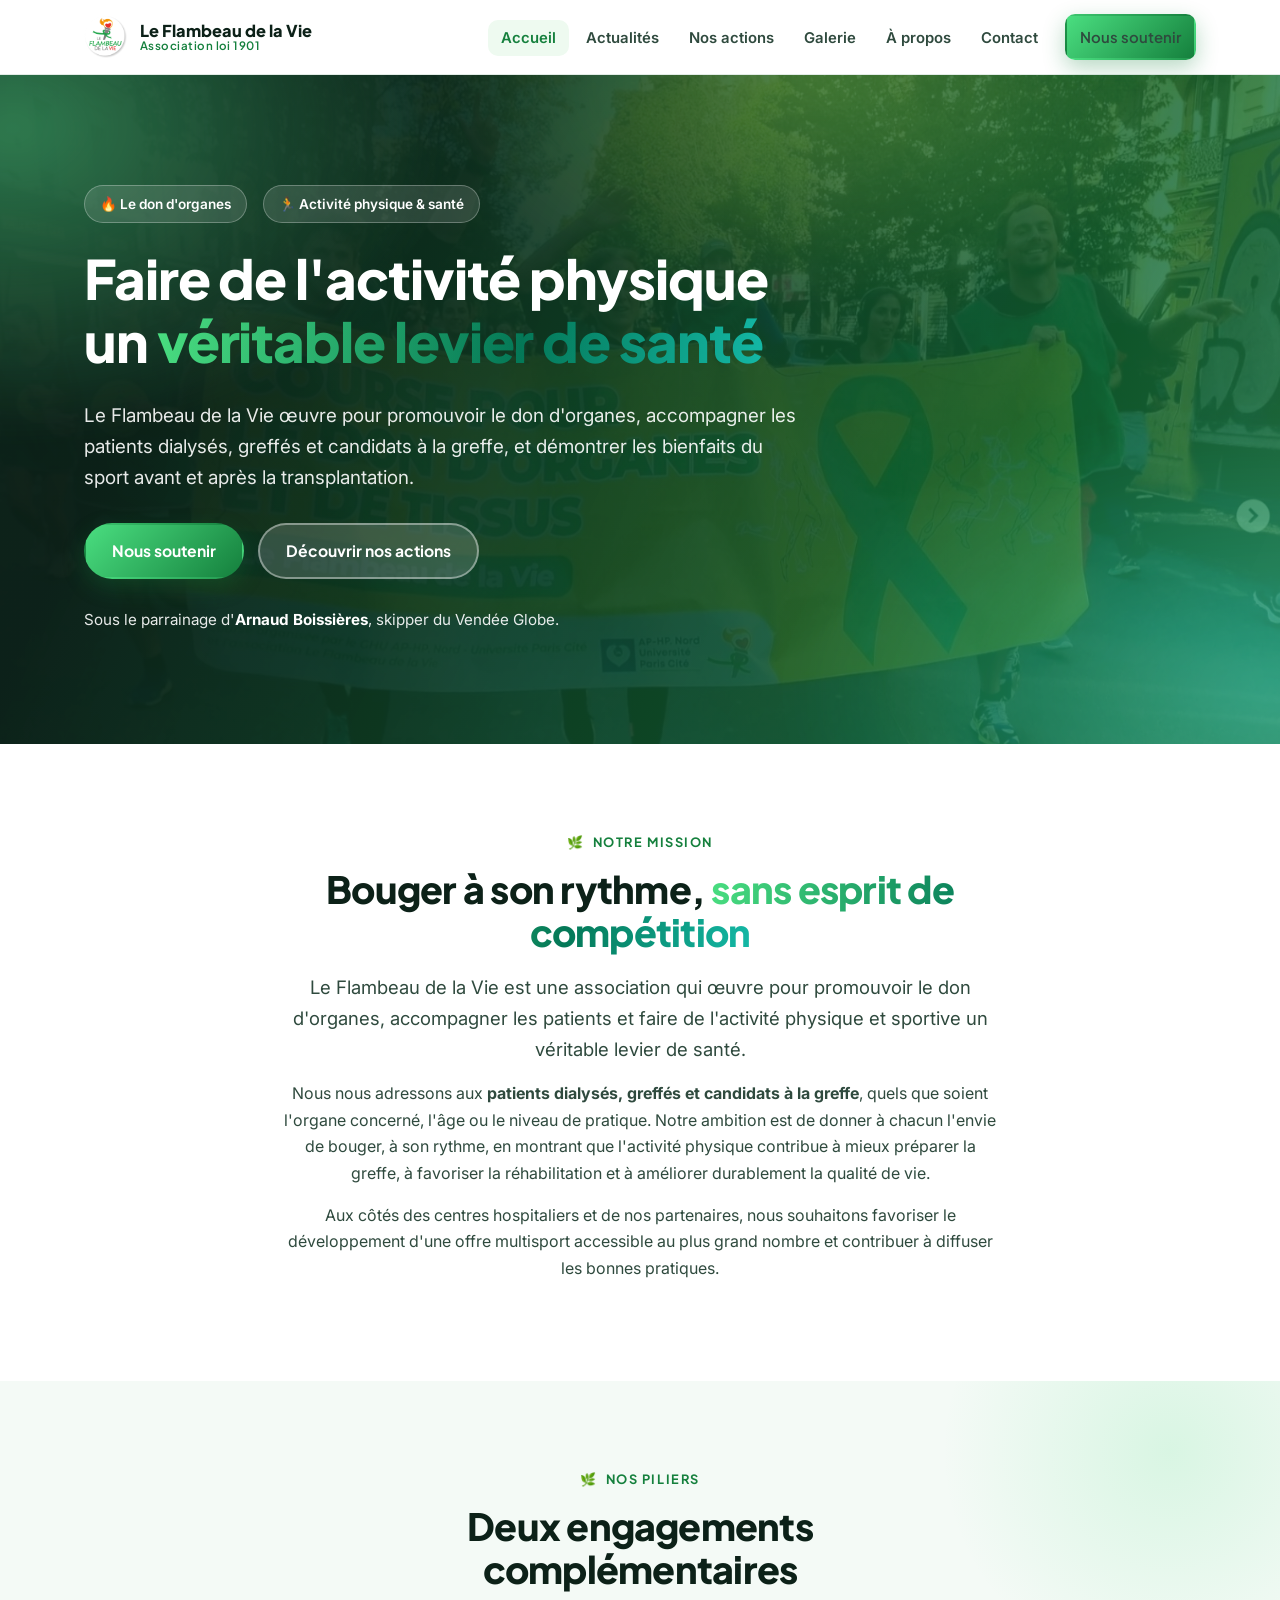
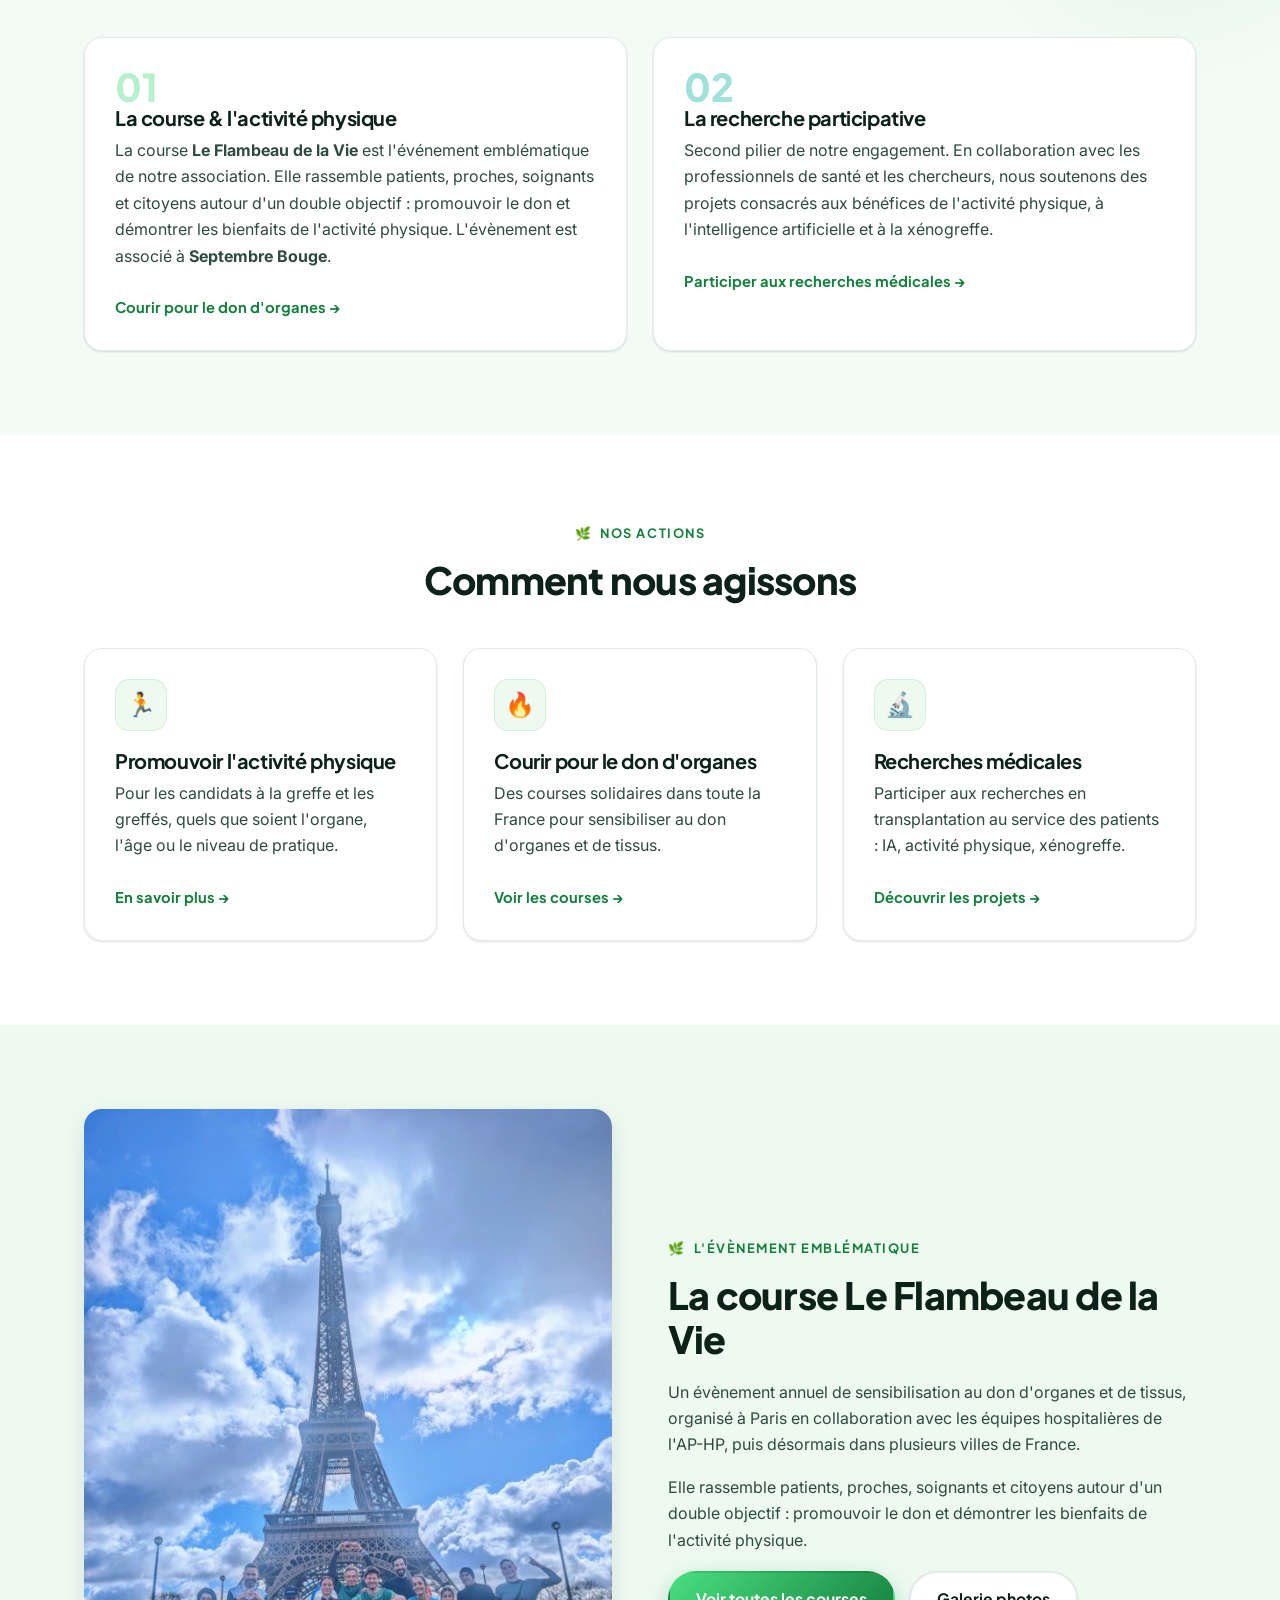
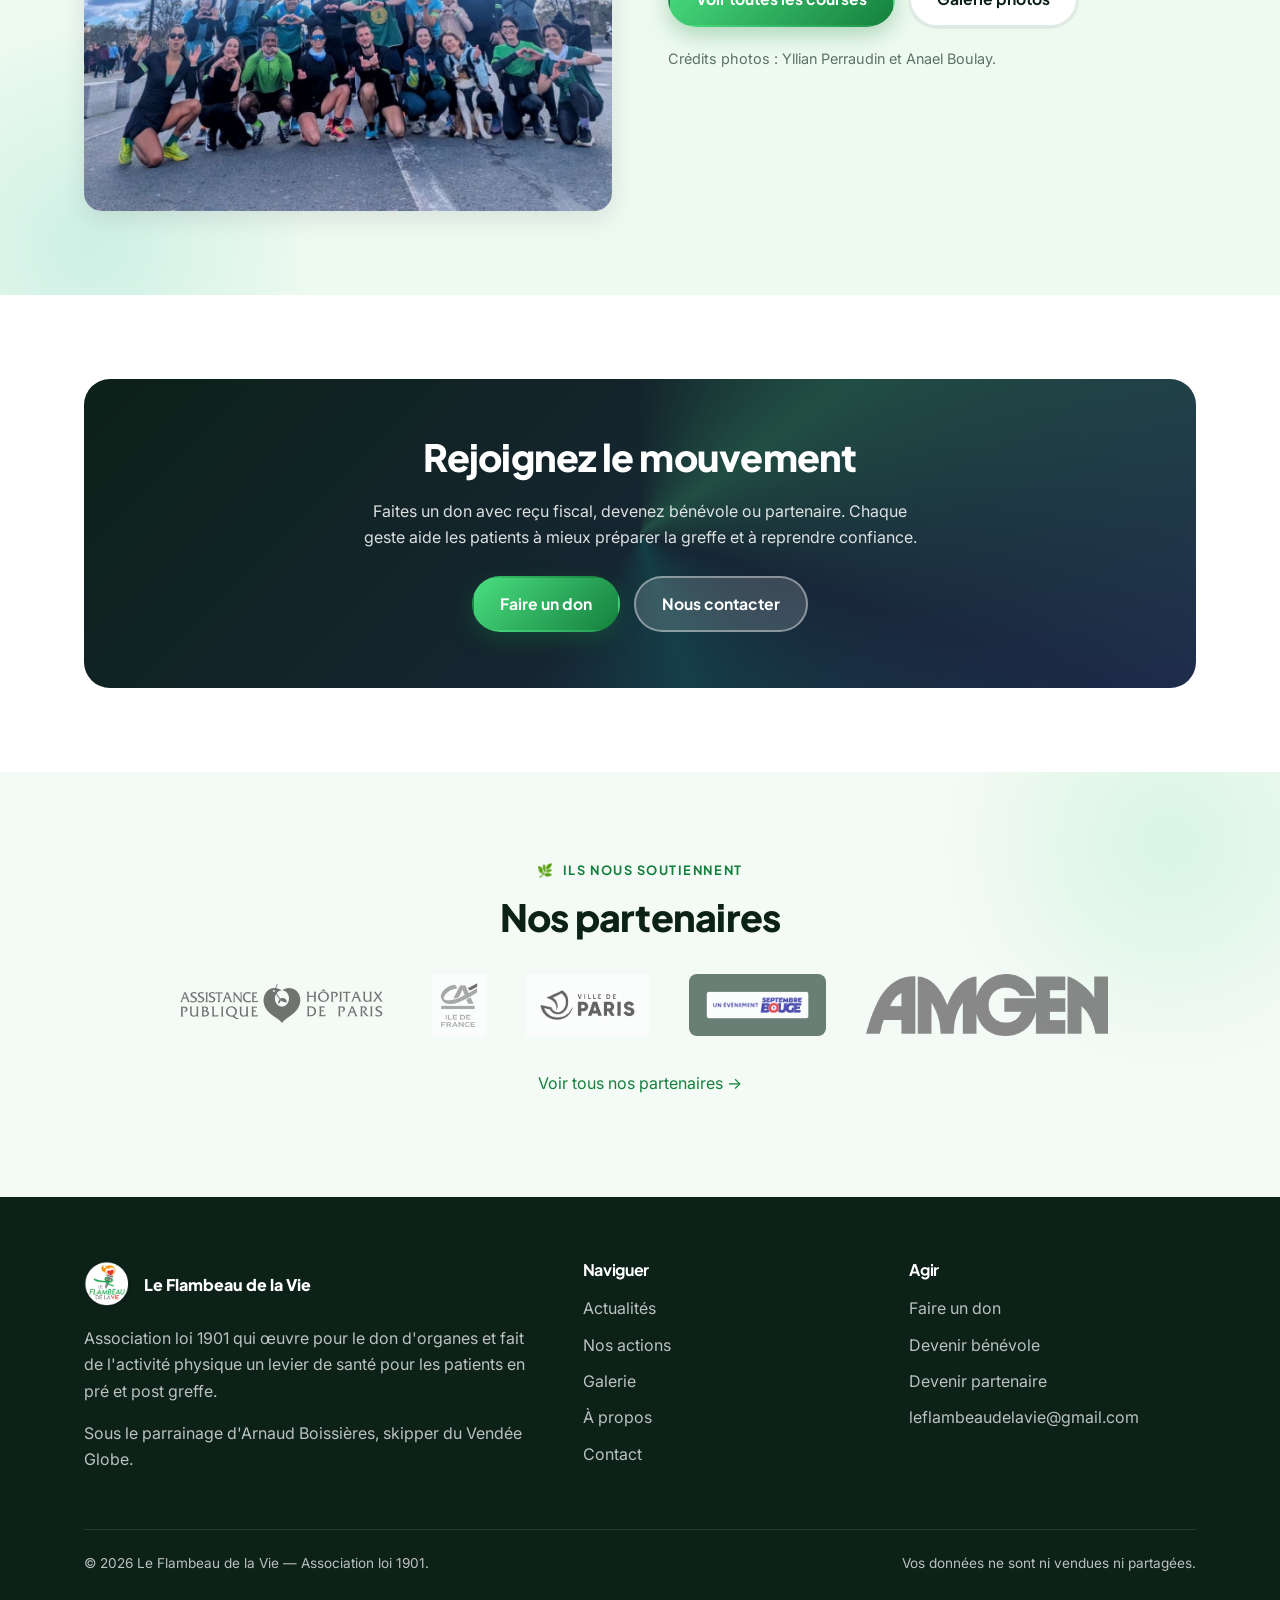
==== commit 2162680f: "Add real event photos from runs/ across the site - Optimize & rename 4 event photos (hero banner, Ei" ====
--- a/index.html
+++ b/index.html
@@ -34,7 +34,7 @@
 
 <!-- HERO -->
 <section class="hero">
-  <div class="hero__bg"><img src="assets/images/En_mer_Vende_Arctique_avec_logo.jpg" alt="En mer, Vendée Arctique"></div>
+  <div class="hero__bg"><img src="assets/images/runs/banderole-course.jpg" alt="Coureurs portant la banderole Course pour le don d'organes et de tissus" style="object-position:center 35%;"></div>
   <div class="hero__overlay"></div>
   <div class="container">
     <div class="hero__inner">
@@ -121,7 +121,7 @@
 <!-- EVENT HIGHLIGHT -->
 <section class="section section--warm">
   <div class="container split reveal">
-    <div class="split__media"><img src="assets/images/Dans_la_rue.jpg" alt="La course Le Flambeau de la Vie dans la rue"></div>
+    <div class="split__media"><img src="assets/images/runs/course-eiffel.jpg" alt="Le groupe de coureurs formant des cœurs devant la Tour Eiffel"></div>
     <div>
       <span class="eyebrow">L'évènement emblématique</span>
       <h2>La course Le Flambeau de la Vie</h2>
